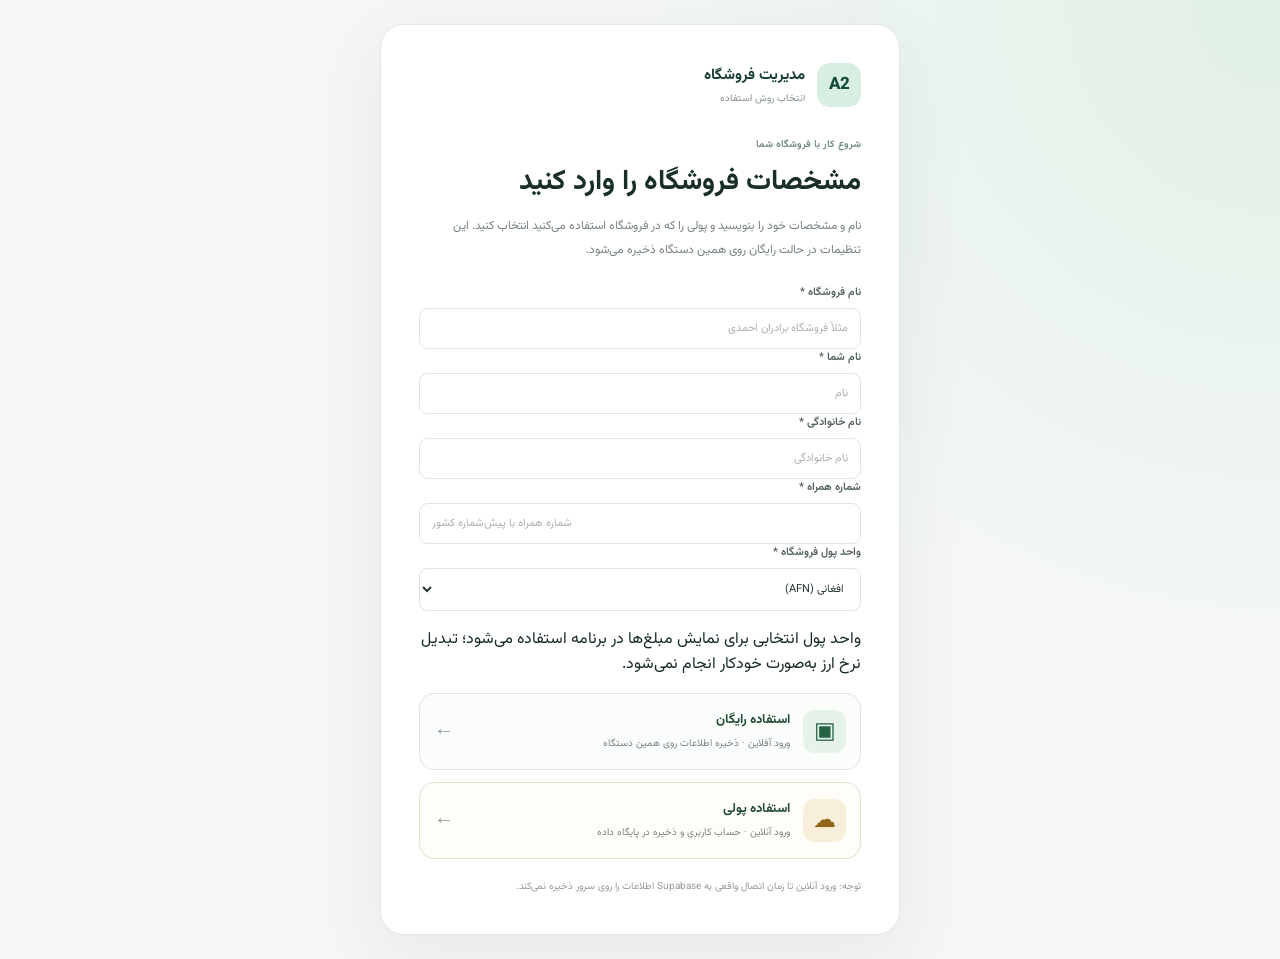
==== index.html @ 4f3b8f54 "Add store profile and currency fields to entry screen" ====
<!doctype html>
<html lang="fa" dir="rtl">
<head>
  <meta charset="UTF-8" />
  <meta name="viewport" content="width=device-width, initial-scale=1.0" />
  <meta name="theme-color" content="#132b25" />
  <meta name="description" content="سامانه حرفه‌ای مدیریت فروشگاه A2 برای مدیریت کالا، موجودی، فروش و مشتریان." />
  <title>A2 | مدیریت فروشگاه</title>
  <link rel="stylesheet" href="./styles.css" />
  <link rel="manifest" href="./manifest.webmanifest" />
</head>
<body>
  <section class="entry-screen" id="entryScreen" aria-labelledby="entryTitle">
    <div class="entry-card">
      <div class="entry-brand"><span class="brand-mark">A2</span><span><strong>مدیریت فروشگاه</strong><small>انتخاب روش استفاده</small></span></div>
      <p class="eyebrow">شروع کار با فروشگاه شما</p>
      <h1 id="entryTitle">مشخصات فروشگاه را وارد کنید</h1>
      <p class="entry-description">نام و مشخصات خود را بنویسید و پولی را که در فروشگاه استفاده می‌کنید انتخاب کنید. این تنظیمات در حالت رایگان روی همین دستگاه ذخیره می‌شود.</p>
      <form id="registrationForm" class="registration-form">
        <div class="registration-grid">
          <div class="field full"><label for="regStoreName">نام فروشگاه *</label><input id="regStoreName" name="storeName" type="text" required maxlength="100" placeholder="مثلاً فروشگاه برادران احمدی" autocomplete="organization" /></div>
          <div class="field"><label for="regFirstName">نام شما *</label><input id="regFirstName" name="firstName" type="text" required maxlength="60" placeholder="نام" autocomplete="given-name" /></div>
          <div class="field"><label for="regLastName">نام خانوادگی *</label><input id="regLastName" name="lastName" type="text" required maxlength="60" placeholder="نام خانوادگی" autocomplete="family-name" /></div>
          <div class="field full"><label for="regPhone">شماره همراه *</label><input id="regPhone" name="phone" type="tel" required maxlength="30" placeholder="شماره همراه با پیش‌شماره کشور" autocomplete="tel" /></div>
          <div class="field full"><label for="regCurrency">واحد پول فروشگاه *</label><select id="regCurrency" name="currency" required><option value="افغانی">افغانی (AFN)</option><option value="تومان">تومان</option><option value="ریال">ریال ایران (IRR)</option><option value="دلار">دلار آمریکا (USD)</option><option value="یورو">یورو (EUR)</option></select></div>
        </div>
        <p class="registration-help">واحد پول انتخابی برای نمایش مبلغ‌ها در برنامه استفاده می‌شود؛ تبدیل نرخ ارز به‌صورت خودکار انجام نمی‌شود.</p>
        <button type="submit" class="entry-option" id="offlineEntryButton">
          <span class="entry-option-icon">▣</span><span class="entry-option-copy"><strong>استفاده رایگان</strong><small>ورود آفلاین · ذخیره اطلاعات روی همین دستگاه</small></span><span class="entry-option-arrow">←</span>
        </button>
        <button type="button" class="entry-option paid" id="onlineEntryButton">
          <span class="entry-option-icon">☁</span><span class="entry-option-copy"><strong>استفاده پولی</strong><small>ورود آنلاین · حساب کاربری و ذخیره در پایگاه داده</small></span><span class="entry-option-arrow">←</span>
        </button>
      </form>
      <div class="entry-notice" id="onlineInfo" hidden role="status">اتصال Supabase هنوز تنظیم نشده است؛ ثبت‌نام آنلاین فعلاً فعال نیست. برای جلوگیری از گم‌شدن اطلاعات، تا زمان فعال‌شدن اتصال، از «استفاده رایگان» استفاده کنید و نسخهٔ پشتیبان بگیرید.</div>
      <p class="entry-footnote">توجه: ورود آنلاین تا زمان اتصال واقعی به Supabase اطلاعات را روی سرور ذخیره نمی‌کند.</p>
    </div>
  </section>
  <div class="app-shell">
    <aside class="sidebar" id="sidebar">
      <a class="brand" href="#" aria-label="صفحه اصلی">
        <span class="brand-mark">A2</span>
        <span class="brand-copy"><strong>مدیریت فروشگاه</strong><small>STORE MANAGEMENT</small></span>
      </a>
      <div class="workspace"><span class="workspace-dot"></span><span>فروشگاه اصلی</span><span class="chevron">⌄</span></div>
      <nav class="nav-menu" aria-label="منوی اصلی">
        <p class="nav-caption">فضای کاری</p>
        <button class="nav-item active" data-view="dashboard"><span class="nav-icon">▦</span>داشبورد</button>
        <p class="nav-caption">مدیریت کسب‌وکار</p>
        <button class="nav-item" data-view="products"><span class="nav-icon">▤</span>کالاها و خدمات</button>
        <button class="nav-item" data-view="inventory"><span class="nav-icon">▥</span>انبار و موجودی</button>
        <button class="nav-item" data-view="sales"><span class="nav-icon">↗</span>فروش و فاکتورها</button>
        <button class="nav-item" data-view="purchases"><span class="nav-icon">↙</span>خرید از تأمین‌کنندگان</button>
        <button class="nav-item" data-view="customers"><span class="nav-icon">♙</span>مشتریان</button>
        <button class="nav-item" data-view="suppliers"><span class="nav-icon">♧</span>تأمین‌کنندگان</button>
        <p class="nav-caption">تحلیل و تنظیمات</p>
        <button class="nav-item" data-view="reports"><span class="nav-icon">▥</span>گزارش‌ها</button>
        <button class="nav-item" data-view="settings"><span class="nav-icon">⚙</span>تنظیمات فروشگاه</button>
      </nav>
      <div class="sidebar-footer"><div class="avatar">A</div><div class="profile-copy"><strong>مدیر فروشگاه</strong><small>حساب مدیریتی</small></div><span class="more">•••</span></div>
    </aside>

    <main class="main-area">
      <header class="topbar">
        <button class="icon-button mobile-menu" id="menuToggle" aria-label="باز کردن منو">☰</button>
        <div class="breadcrumbs"><span>فضای کاری</span><span class="crumb-sep">/</span><strong id="breadcrumbTitle">داشبورد</strong></div>
        <div class="topbar-actions">
          <span class="system-status" id="systemStatus"><i></i><span id="modeStatusText">حالت محلی</span></span><button class="icon-button" id="changeEntryMode" type="button" aria-label="تغییر روش ورود" title="تغییر روش ورود">⇄</button>
          <button class="icon-button" id="helpButton" aria-label="راهنما">؟</button>
          <div class="top-avatar">A</div>
        </div>
      </header>

      <section class="page-content">
        <div class="welcome-row">
          <div><p class="eyebrow" id="todayLabel">مدیریت هوشمند کسب‌وکار</p><h1 id="pageTitle">داشبورد مدیریتی</h1><p class="page-subtitle" id="pageSubtitle">نمایی روشن از وضعیت فروشگاه و فعالیت‌های روزانه شما.</p></div>
          <div class="welcome-actions"><button class="button button-secondary" id="exportButton">⇩ دریافت گزارش</button><button class="button button-primary" id="primaryAction">＋ ثبت کالای جدید</button></div>
        </div>

        <div id="viewRoot" aria-live="polite"></div>
        <footer class="page-footer"><span> A2 · سامانه مدیریت فروشگاه</span><span>نسخه اولیه · اطلاعات این نسخه در همین مرورگر ذخیره می‌شود</span></footer>
      </section>
    </main>
  </div>

  <div class="modal-backdrop" id="modalBackdrop" hidden>
    <section class="modal" role="dialog" aria-modal="true" aria-labelledby="modalTitle">
      <div class="modal-header"><div><p class="eyebrow">اطلاعات پایه</p><h2 id="modalTitle">ثبت کالای جدید</h2></div><button class="icon-button" id="closeModal" aria-label="بستن">×</button></div>
      <form id="entityForm">
        <div id="formFields" class="form-grid"></div>
        <div class="form-error" id="formError" role="alert"></div>
        <div class="modal-actions"><button type="button" class="button button-secondary" id="cancelModal">انصراف</button><button type="submit" class="button button-primary">ذخیره اطلاعات</button></div>
      </form>
    </section>
  </div>
  <div class="toast" id="toast" role="status" aria-live="polite"></div>
  <script src="./app.js" defer></script>
  <script>if ("serviceWorker" in navigator) window.addEventListener("load", () => navigator.serviceWorker.register("./sw.js").catch(() => {}));</script>
</body>
</html>
---- styles.css ----
@import url('https://fonts.googleapis.com/css2?family=Vazirmatn:wght@400;500;600;700;800&display=swap');
:root{font-family:"Vazirmatn",Tahoma,Arial,sans-serif;color:#172b25;background:#f5f7f6;font-synthesis:none;text-rendering:optimizeLegibility;--ink:#172b25;--muted:#75817c;--line:#e5eae7;--green:#1e5947;--green-dark:#153f33;--green-soft:#e9f3ee;--surface:#fff;--amber:#b7791f;--red:#bd4a4a;--radius:16px}
*{box-sizing:border-box}body{margin:0;min-height:100vh;background:#f5f7f6}button,input,select,textarea{font:inherit}button{cursor:pointer}button:focus-visible,input:focus-visible,select:focus-visible{outline:3px solid #9bc9b4;outline-offset:2px}.app-shell{min-height:100vh}.sidebar{position:fixed;inset:0 0 0 auto;width:258px;background:#132b25;color:#dce8e2;display:flex;flex-direction:column;padding:25px 16px 15px;z-index:10}.brand{display:flex;align-items:center;gap:12px;padding:0 8px 27px;color:inherit;text-decoration:none}.brand-mark{width:44px;height:44px;border-radius:13px;background:#d7eee1;color:#174b3b;display:grid;place-items:center;font-size:17px;font-weight:800;letter-spacing:-1px}.brand-copy{display:grid;gap:3px}.brand-copy strong{font-size:14px;color:#fff}.brand-copy small{font-size:9px;letter-spacing:1.25px;color:#a6bcb2}.workspace{display:flex;align-items:center;gap:9px;padding:12px 12px;margin-bottom:22px;border:1px solid #345148;background:#1a3930;border-radius:11px;font-size:12px}.workspace-dot{width:8px;height:8px;border-radius:50%;background:#74d3a5;box-shadow:0 0 0 4px #2d5143}.chevron{margin-right:auto;color:#a9beb4}.nav-menu{overflow:auto;flex:1}.nav-caption{font-size:10px;color:#8ea69a;font-weight:600;padding:9px 12px 7px;margin:0;letter-spacing:.2px}.nav-item{display:flex;align-items:center;gap:12px;width:100%;border:0;background:transparent;color:#b9cbc2;text-align:right;padding:11px 12px;border-radius:10px;margin:2px 0;font-size:12px;transition:background .15s,color .15s}.nav-item:hover{background:#203f35;color:#fff}.nav-item.active{background:#dcefe4;color:#174b3b;font-weight:700}.nav-icon{width:20px;text-align:center;font-size:17px}.sidebar-footer{display:flex;align-items:center;gap:10px;border-top:1px solid #304940;padding:17px 5px 4px}.avatar,.top-avatar{width:35px;height:35px;display:grid;place-items:center;border-radius:50%;background:#d7eee1;color:#174b3b;font-weight:800}.profile-copy{display:grid;gap:3px}.profile-copy strong{font-size:11px;color:white}.profile-copy small{font-size:10px;color:#9eb4a9}.more{margin-right:auto;letter-spacing:2px;color:#9eb4a9}.main-area{margin-right:258px;min-height:100vh}.topbar{height:70px;background:#fff;border-bottom:1px solid var(--line);display:flex;align-items:center;justify-content:space-between;padding:0 34px;position:sticky;top:0;z-index:5}.breadcrumbs,.topbar-actions{display:flex;align-items:center;gap:12px;font-size:11px}.breadcrumbs{color:#8b9691}.breadcrumbs strong{color:#34473f;font-weight:600}.crumb-sep{color:#c4cdc8}.topbar-actions{gap:16px}.system-status{display:flex;align-items:center;gap:7px;color:#697770;font-size:10px}.system-status i{width:7px;height:7px;border-radius:50%;background:#d5a24b}.icon-button{border:1px solid var(--line);background:#fff;color:#65746c;width:34px;height:34px;border-radius:10px;display:grid;place-items:center;font-size:17px}.icon-button:hover{background:#f3f7f4}.top-avatar{width:32px;height:32px;font-size:12px}.mobile-menu{display:none}.page-content{padding:32px 34px 20px;max-width:1600px;margin:auto}.welcome-row{display:flex;align-items:flex-end;justify-content:space-between;gap:20px;margin-bottom:25px}.eyebrow{font-size:10px;color:#6c8879;margin:0 0 8px;font-weight:600}.welcome-row h1{font-size:25px;line-height:1.4;margin:0;color:#1a3028;letter-spacing:-.5px}.page-subtitle{font-size:12px;color:#7c8982;margin:8px 0 0}.welcome-actions{display:flex;gap:9px;flex-wrap:wrap}.button{border:1px solid transparent;border-radius:10px;padding:10px 15px;font-size:11px;font-weight:600;display:inline-flex;align-items:center;justify-content:center;gap:7px;white-space:nowrap}.button-primary{background:var(--green);color:white;box-shadow:0 3px 7px #1e59471c}.button-primary:hover{background:var(--green-dark)}.button-secondary{background:white;color:#526159;border-color:#dfe6e1}.button-secondary:hover{background:#f7faf8}.stats-grid{display:grid;grid-template-columns:repeat(4,minmax(0,1fr));gap:15px;margin-bottom:18px}.stat-card,.panel,.table-panel{background:white;border:1px solid var(--line);border-radius:var(--radius)}.stat-card{padding:18px 19px;min-width:0}.stat-top{display:flex;align-items:center;justify-content:space-between;color:#6e7d75;font-size:11px;gap:6px}.stat-icon{width:35px;height:35px;border-radius:11px;display:grid;place-items:center;font-size:17px;background:#edf5f0;color:#326b54}.stat-icon.gold{background:#fbf3e3;color:#a77525}.stat-icon.blue{background:#eaf1fa;color:#5278ac}.stat-icon.rose{background:#f9eded;color:#b85d5d}.stat-value{font-size:25px;font-weight:800;letter-spacing:-.5px;margin:13px 0 6px;color:#1a3028;overflow-wrap:anywhere}.stat-foot{display:flex;align-items:center;gap:6px;color:#89948e;font-size:10px}.stat-foot .positive{color:#26835a;font-weight:700}.dashboard-grid{display:grid;grid-template-columns:minmax(0,1.55fr) minmax(260px,1fr);gap:17px;margin-bottom:18px}.panel{padding:20px}.panel-heading{display:flex;align-items:flex-start;justify-content:space-between;gap:12px;margin-bottom:19px}.panel-heading h2{font-size:14px;margin:0;color:#253a31}.panel-heading p{font-size:10px;color:#8b9690;margin:6px 0 0}.text-link{background:none;border:0;color:#33765a;font-size:10px;font-weight:700;padding:3px}.chart-legend{display:flex;gap:14px;font-size:10px;color:#7f8a84}.legend-dot{display:inline-block;width:7px;height:7px;border-radius:50%;margin-left:5px;background:#2c7758}.legend-dot.light{background:#b9d9c6}.chart-wrap{height:205px;position:relative;display:flex;align-items:flex-end;padding:8px 5px 25px;border-bottom:1px solid #e8eeea;background:repeating-linear-gradient(to top,transparent 0,transparent 49px,#edf1ee 50px)}.chart-bars{height:100%;display:flex;align-items:flex-end;justify-content:space-around;gap:10px;width:100%}.chart-group{height:100%;display:flex;align-items:flex-end;gap:4px;position:relative;flex:1;max-width:48px}.chart-bar{width:50%;border-radius:5px 5px 1px 1px;background:#b9d9c6;min-height:5px}.chart-bar.primary{background:#2c7758}.chart-label{position:absolute;top:calc(100% + 9px);font-size:9px;color:#8c9791;white-space:nowrap;left:50%;transform:translateX(-50%)}.chart-note{font-size:10px;color:#89948e;margin-top:16px}.quick-list{display:grid;gap:10px}.quick-item{display:flex;align-items:center;gap:11px;padding:12px;border:1px solid #edf1ee;border-radius:12px;text-align:right;background:#fff;width:100%}.quick-item:hover{border-color:#c9dfd1;background:#fbfdfb}.quick-symbol{width:37px;height:37px;flex:0 0 37px;border-radius:11px;display:grid;place-items:center;background:#edf5f0;color:#2e7054;font-size:16px}.quick-item:nth-child(2) .quick-symbol{background:#fbf3e3;color:#a77525}.quick-item:nth-child(3) .quick-symbol{background:#eaf1fa;color:#5278ac}.quick-copy{display:grid;gap:4px}.quick-copy strong{font-size:11px;color:#34483e}.quick-copy small{font-size:9px;color:#89948e}.quick-arrow{margin-right:auto;color:#97a39b;font-size:16px}.table-panel{overflow:hidden;margin-bottom:18px}.table-header{display:flex;align-items:center;justify-content:space-between;gap:12px;padding:19px 20px;border-bottom:1px solid #edf1ee}.table-header h2{font-size:14px;margin:0}.table-header p{font-size:10px;color:#8b9690;margin:5px 0 0}.table-tools{display:flex;gap:8px;align-items:center}.search-box{border:1px solid #e1e8e3;border-radius:9px;background:#fff;display:flex;align-items:center;gap:7px;padding:0 10px;min-width:190px}.search-box span{color:#8b9790}.search-box input{border:0;outline:0;width:100%;padding:9px 0;font-size:10px;background:transparent;min-width:0}.table-scroll{overflow-x:auto}table{border-collapse:collapse;width:100%;white-space:nowrap;text-align:right}th{background:#fafcfb;color:#89958e;font-size:10px;font-weight:600;padding:12px 19px;border-bottom:1px solid #edf1ee}td{padding:14px 19px;border-bottom:1px solid #f0f3f1;font-size:11px;color:#46584e}tbody tr:last-child td{border-bottom:0}tbody tr:hover{background:#fbfdfb}.product-cell{display:flex;align-items:center;gap:10px}.product-thumb{width:34px;height:34px;border-radius:9px;background:#eff5f0;display:grid;place-items:center;font-size:17px}.product-name{display:grid;gap:4px}.product-name strong{font-size:11px;color:#2e4438}.product-name small{font-size:9px;color:#98a29c}.status{display:inline-flex;align-items:center;gap:6px;border-radius:20px;padding:5px 9px;font-size:9px;font-weight:600}.status::before{content:"";width:5px;height:5px;border-radius:50%;background:currentColor}.status.good{color:#2e8058;background:#eaf6ee}.status.low{color:#a56d19;background:#fbf2df}.status.out{color:#b64f4f;background:#faebeb}.table-footer{padding:12px 19px;border-top:1px solid #edf1ee;color:#89948e;font-size:10px;display:flex;justify-content:space-between;gap:10px}.page-footer{display:flex;justify-content:space-between;gap:12px;padding:12px 2px 0;color:#98a29c;font-size:9px}.empty-state{text-align:center;padding:40px 20px;color:#829087}.empty-state strong{display:block;color:#40564a;margin:10px 0 5px}.empty-state p{font-size:11px;margin:0}.section-grid{display:grid;grid-template-columns:repeat(3,minmax(0,1fr));gap:15px}.module-card{padding:19px;background:white;border:1px solid var(--line);border-radius:15px}.module-card .stat-icon{margin-bottom:15px}.module-card h3{font-size:13px;margin:0 0 7px}.module-card p{font-size:10px;color:#829087;line-height:1.9;margin:0 0 14px}.module-card .button{width:100%}.filter-row{display:flex;gap:9px;flex-wrap:wrap}.filter-chip{padding:7px 12px;border:1px solid #e0e8e2;background:white;border-radius:9px;font-size:10px;color:#627067}.filter-chip.active{background:#e9f3ee;color:#1e5947;border-color:#cfe2d6}.modal-backdrop{position:fixed;inset:0;background:#0c211bb3;display:grid;place-items:center;padding:18px;z-index:30}.modal-backdrop[hidden]{display:none}.modal{background:white;width:min(560px,100%);max-height:90vh;overflow:auto;border-radius:18px;padding:24px;box-shadow:0 24px 80px #07140f40}.modal-header{display:flex;justify-content:space-between;align-items:flex-start;margin-bottom:22px}.modal-header h2{margin:0;font-size:19px}.form-grid{display:grid;grid-template-columns:repeat(2,minmax(0,1fr));gap:15px}.field{display:grid;gap:7px}.field.full{grid-column:1/-1}.field label{font-size:11px;color:#526159;font-weight:600}.field input,.field select,.field textarea{width:100%;min-width:0;border:1px solid #dfe7e1;border-radius:9px;padding:11px 12px;background:white;color:#24382e;font-size:11px}.field textarea{min-height:80px;resize:vertical}.field input::placeholder{color:#a8b1ab}.form-error{font-size:11px;color:#bd4a4a;min-height:18px;margin-top:8px}.modal-actions{display:flex;justify-content:flex-start;gap:9px;margin-top:15px;padding-top:17px;border-top:1px solid #edf1ee}.toast{position:fixed;bottom:24px;left:24px;background:#173e31;color:white;padding:12px 18px;border-radius:11px;font-size:11px;box-shadow:0 10px 35px #0b221a30;opacity:0;transform:translateY(8px);pointer-events:none;transition:.2s;z-index:50}.toast.show{opacity:1;transform:translateY(0)}.report-summary{display:grid;grid-template-columns:repeat(3,minmax(0,1fr));gap:12px;margin-bottom:17px}.report-box{border:1px solid var(--line);border-radius:13px;padding:17px;background:white}.report-box small{color:#829087;font-size:10px}.report-box strong{display:block;margin-top:10px;font-size:19px}.settings-form{max-width:700px}.settings-form .field{margin-bottom:15px}.settings-form .button{margin-top:8px}
@media(min-width:1500px){.page-content{padding-top:40px}.stats-grid{gap:18px}.stat-card{padding:22px}.dashboard-grid{gap:20px}}
@media(max-width:1150px){.sidebar{width:230px}.main-area{margin-right:230px}.page-content{padding:26px 22px}.topbar{padding:0 22px}.stats-grid{grid-template-columns:repeat(2,minmax(0,1fr))}.dashboard-grid{grid-template-columns:minmax(0,1fr)}.section-grid{grid-template-columns:repeat(2,minmax(0,1fr))}}
@media(max-width:760px){.sidebar{transform:translateX(100%);transition:transform .2s;width:270px;box-shadow:none}.sidebar.open{transform:translateX(0);box-shadow:0 0 0 100vw #10231d55}.main-area{margin-right:0}.topbar{height:60px;padding:0 15px;gap:10px}.mobile-menu{display:grid;flex:0 0 34px}.breadcrumbs{margin-left:auto;font-size:10px}.topbar-actions{gap:8px}.system-status{display:none}.page-content{padding:23px 14px 16px}.welcome-row{align-items:flex-start;flex-direction:column;margin-bottom:20px}.welcome-row h1{font-size:22px}.welcome-actions{width:100%}.welcome-actions .button{flex:1}.stats-grid{gap:10px}.stat-card{padding:14px}.stat-top{font-size:10px}.stat-icon{width:31px;height:31px}.stat-value{font-size:21px;margin:10px 0 5px}.stat-foot{font-size:9px}.panel{padding:15px}.dashboard-grid{gap:12px}.table-header{align-items:flex-start;flex-direction:column;padding:15px}.table-tools,.search-box{width:100%}.table-tools .button{flex:0 0 auto}.section-grid{grid-template-columns:1fr}.report-summary{grid-template-columns:1fr}.page-footer{flex-direction:column;gap:6px}.chart-wrap{height:175px}.form-grid{grid-template-columns:1fr}.field.full{grid-column:auto}.modal{padding:19px}.top-avatar{width:29px;height:29px}}
@media(prefers-reduced-motion:reduce){*,*::before,*::after{transition:none!important;scroll-behavior:auto!important}}
/* A2 access-mode chooser */
.entry-screen{min-height:100vh;display:grid;place-items:center;padding:24px;background:radial-gradient(circle at top right,#e0f0e6 0,transparent 42%),#f5f7f6}
.entry-screen[hidden]{display:none}
body:not(.app-ready) .app-shell{display:none}
.entry-card{width:min(520px,100%);background:#fff;border:1px solid #e2eae5;border-radius:24px;padding:clamp(22px,5vw,38px);box-shadow:0 22px 70px #173e3112}
.entry-brand{display:flex;align-items:center;gap:12px;margin-bottom:30px;color:#173e31}
.entry-brand>span:last-child{display:grid;gap:4px}
.entry-brand strong{font-size:15px}
.entry-brand small{font-size:10px;color:#849188}
.entry-card h1{font-size:clamp(22px,4vw,28px);margin:0 0 10px;color:#172f25}
.entry-description{font-size:12px;line-height:2;color:#77847b;margin:0 0 22px}
.entry-option{display:flex;align-items:center;gap:13px;width:100%;text-align:right;padding:16px 14px;border:1px solid #dce8df;border-radius:15px;background:#fbfdfb;color:#214a37;margin-top:12px}
.entry-option:hover{border-color:#80b596;background:#f3faf5}
.entry-option.paid{border-color:#e6dfcc;background:#fffdf8}
.entry-option.paid:hover{border-color:#c9ad6d;background:#fffaf0}
.entry-option-icon{width:43px;height:43px;flex:0 0 43px;border-radius:12px;display:grid;place-items:center;background:#e5f3e9;color:#246344;font-size:23px}
.entry-option.paid .entry-option-icon{background:#f8efda;color:#91651a}
.entry-option-copy{display:grid;gap:5px;min-width:0}
.entry-option-copy strong{font-size:13px}
.entry-option-copy small{font-size:10px;line-height:1.8;color:#79857d}
.entry-option-arrow{margin-right:auto;color:#8c9a90;font-size:20px}
.entry-notice{margin-top:15px;border:1px solid #ecd9ad;background:#fff8e8;color:#72551b;border-radius:12px;padding:13px;font-size:11px;line-height:2}
.entry-footnote{font-size:10px;line-height:1.9;color:#929c95;margin:18px 0 0}
@media(max-width:480px){.entry-screen{padding:14px}.entry-card{border-radius:18px}.entry-option{padding:13px 10px}.entry-option-icon{width:38px;height:38px;flex-basis:38px}}
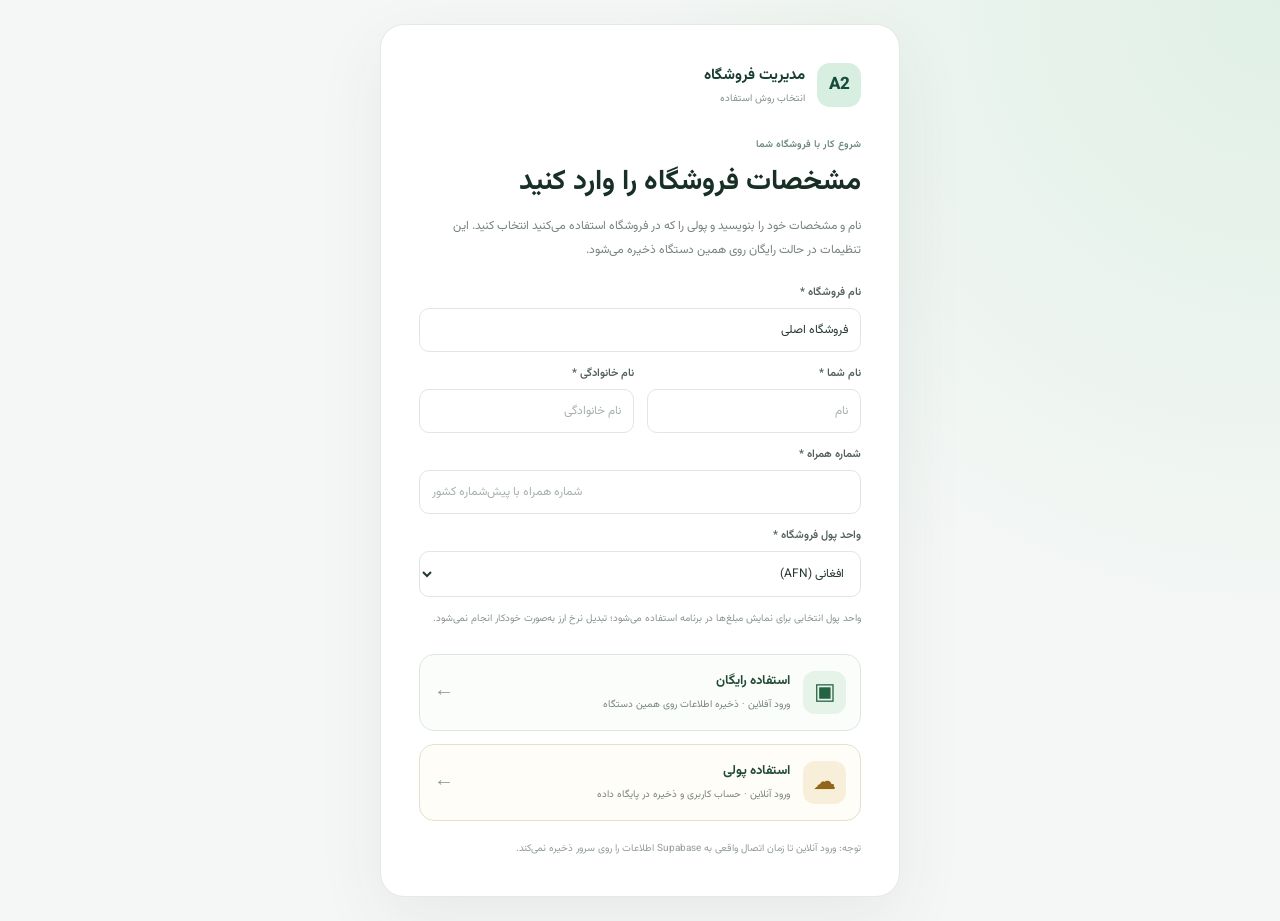
==== commit af58aaa4: "Add dedicated register sale item to main menu" ====
--- a/index.html
+++ b/index.html
@@ -49,6 +49,7 @@
         <p class="nav-caption">مدیریت کسب‌وکار</p>
         <button class="nav-item" data-view="products"><span class="nav-icon">▤</span>کالاها و خدمات</button>
         <button class="nav-item" data-view="inventory"><span class="nav-icon">▥</span>انبار و موجودی</button>
+        <button class="nav-item" data-view="sales" data-action="new-sale"><span class="nav-icon">＋</span>ثبت فروش کالا</button>
         <button class="nav-item" data-view="sales"><span class="nav-icon">↗</span>فروش و فاکتورها</button>
         <button class="nav-item" data-view="purchases"><span class="nav-icon">↙</span>خرید از تأمین‌کنندگان</button>
         <button class="nav-item" data-view="customers"><span class="nav-icon">♙</span>مشتریان</button>
--- a/styles.css
+++ b/styles.css
@@ -29,3 +29,14 @@
 .entry-notice{margin-top:15px;border:1px solid #ecd9ad;background:#fff8e8;color:#72551b;border-radius:12px;padding:13px;font-size:11px;line-height:2}
 .entry-footnote{font-size:10px;line-height:1.9;color:#929c95;margin:18px 0 0}
 @media(max-width:480px){.entry-screen{padding:14px}.entry-card{border-radius:18px}.entry-option{padding:13px 10px}.entry-option-icon{width:38px;height:38px;flex-basis:38px}}
+
+/* A2 store registration fields on the first screen */
+.registration-form{display:grid;gap:4px}
+.registration-grid{display:grid;grid-template-columns:repeat(2,minmax(0,1fr));gap:13px}
+.registration-grid .field{min-width:0}
+.registration-grid .field label{font-size:11px;color:#526159;font-weight:600}
+.registration-grid .field input,.registration-grid .field select{width:100%;min-width:0;border:1px solid #dfe7e1;border-radius:10px;padding:12px;background:#fff;color:#24382e;font-size:12px}
+.registration-grid .field input::placeholder{color:#a8b1ab}
+.registration-help{font-size:10px;line-height:1.9;color:#89948e;margin:8px 0 13px}
+.registration-form .entry-option{margin-top:9px}
+@media(max-width:480px){.registration-grid{grid-template-columns:1fr}.registration-grid .field.full{grid-column:auto}}
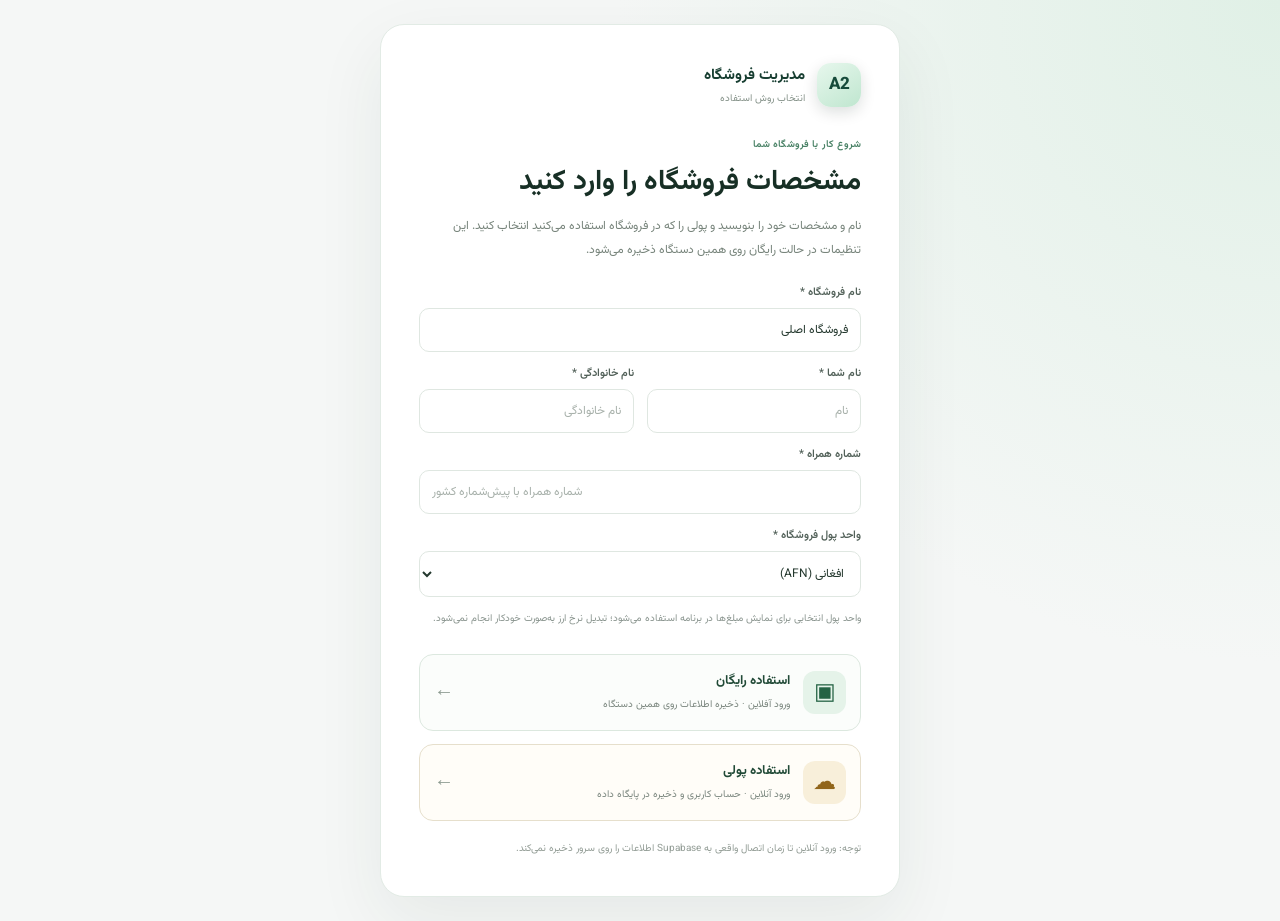
==== commit 2f05a88f: "Add expenses section to A2 navigation" ====
--- a/index.html
+++ b/index.html
@@ -45,18 +45,19 @@
       <div class="workspace"><span class="workspace-dot"></span><span>فروشگاه اصلی</span><span class="chevron">⌄</span></div>
       <nav class="nav-menu" aria-label="منوی اصلی">
         <p class="nav-caption">فضای کاری</p>
-        <button class="nav-item active" data-view="dashboard"><span class="nav-icon">▦</span>داشبورد</button>
+        <button class="nav-item active" data-view="dashboard"><span class="nav-icon"><svg viewBox="0 0 24 24" aria-hidden="true"><rect x="3" y="3" width="7" height="7" rx="1.5"/><rect x="14" y="3" width="7" height="5" rx="1.5"/><rect x="14" y="12" width="7" height="9" rx="1.5"/><rect x="3" y="14" width="7" height="7" rx="1.5"/></svg></span>داشبورد</button>
         <p class="nav-caption">مدیریت کسب‌وکار</p>
-        <button class="nav-item" data-view="products"><span class="nav-icon">▤</span>کالاها و خدمات</button>
-        <button class="nav-item" data-view="inventory"><span class="nav-icon">▥</span>انبار و موجودی</button>
-        <button class="nav-item" data-view="sales" data-action="new-sale"><span class="nav-icon">＋</span>ثبت فروش کالا</button>
-        <button class="nav-item" data-view="sales"><span class="nav-icon">↗</span>فروش و فاکتورها</button>
-        <button class="nav-item" data-view="purchases"><span class="nav-icon">↙</span>خرید از تأمین‌کنندگان</button>
-        <button class="nav-item" data-view="customers"><span class="nav-icon">♙</span>مشتریان</button>
-        <button class="nav-item" data-view="suppliers"><span class="nav-icon">♧</span>تأمین‌کنندگان</button>
+        <button class="nav-item" data-view="products"><span class="nav-icon"><svg viewBox="0 0 24 24" aria-hidden="true"><path d="M4 7.5 12 3l8 4.5v9L12 21l-8-4.5z"/><path d="m4.5 7.8 7.5 4.3 7.5-4.3M12 12v9"/></svg></span>کالاها و خدمات</button>
+        <button class="nav-item" data-view="inventory"><span class="nav-icon"><svg viewBox="0 0 24 24" aria-hidden="true"><path d="M3 8h18v12H3zM3 8l3-5h12l3 5M8 12h8"/></svg></span>انبار و موجودی</button>
+        <button class="nav-item" data-view="sales" data-action="new-sale"><span class="nav-icon"><svg viewBox="0 0 24 24" aria-hidden="true"><path d="M12 5v14M5 12h14"/></svg></span>ثبت فروش کالا</button>
+        <button class="nav-item" data-view="sales"><span class="nav-icon"><svg viewBox="0 0 24 24" aria-hidden="true"><path d="M4 17 10 11l4 4 6-8"/><path d="M14 7h6v6"/></svg></span>فروش و فاکتورها</button>
+        <button class="nav-item" data-view="purchases"><span class="nav-icon"><svg viewBox="0 0 24 24" aria-hidden="true"><path d="M4 7h16v13H4zM8 7V4h8v3M8 12h8M8 16h5"/></svg></span>خرید از تأمین‌کنندگان</button>
+        <button class="nav-item" data-view="customers"><span class="nav-icon"><svg viewBox="0 0 24 24" aria-hidden="true"><circle cx="9" cy="8" r="3.5"/><path d="M2.5 20v-1.5A5.5 5.5 0 0 1 8 13h2a5.5 5.5 0 0 1 5.5 5.5V20M16 4.8a3.5 3.5 0 0 1 0 6.4M18 14a4.5 4.5 0 0 1 3.5 4.4V20"/></svg></span>مشتریان</button>
+        <button class="nav-item" data-view="suppliers"><span class="nav-icon"><svg viewBox="0 0 24 24" aria-hidden="true"><path d="M12 21V9M12 14c-5 0-7-3-7-7 4.5 0 7 2 7 7ZM12 11c0-4 2-7 7-7 0 4.5-2.5 7-7 7Z"/></svg></span>تأمین‌کنندگان</button>
+        <button class="nav-item" data-view="expenses"><span class="nav-icon">−</span>هزینه‌های فروشگاه</button>
         <p class="nav-caption">تحلیل و تنظیمات</p>
-        <button class="nav-item" data-view="reports"><span class="nav-icon">▥</span>گزارش‌ها</button>
-        <button class="nav-item" data-view="settings"><span class="nav-icon">⚙</span>تنظیمات فروشگاه</button>
+        <button class="nav-item" data-view="reports"><span class="nav-icon"><svg viewBox="0 0 24 24" aria-hidden="true"><path d="M4 20V10M10 20V4M16 20v-7M22 20H2"/></svg></span>گزارش‌ها</button>
+        <button class="nav-item" data-view="settings"><span class="nav-icon"><svg viewBox="0 0 24 24" aria-hidden="true"><circle cx="12" cy="12" r="3"/><path d="m19.4 15 .1.1 1.2 1-1.5 2.6-1.5-.6a7.5 7.5 0 0 1-1.7 1l-.2 1.6h-3l-.3-1.6a7.5 7.5 0 0 1-1.7-1l-1.5.6-1.5-2.6 1.3-1a7 7 0 0 1 0-2l-1.3-1 1.5-2.6 1.5.6a7.5 7.5 0 0 1 1.7-1l.3-1.6h3l.2 1.6a7.5 7.5 0 0 1 1.7 1l1.5-.6 1.5 2.6-1.2 1a7 7 0 0 1 0 2Z"/></svg></span>تنظیمات فروشگاه</button>
       </nav>
       <div class="sidebar-footer"><div class="avatar">A</div><div class="profile-copy"><strong>مدیر فروشگاه</strong><small>حساب مدیریتی</small></div><span class="more">•••</span></div>
     </aside>
@@ -75,7 +76,7 @@
       <section class="page-content">
         <div class="welcome-row">
           <div><p class="eyebrow" id="todayLabel">مدیریت هوشمند کسب‌وکار</p><h1 id="pageTitle">داشبورد مدیریتی</h1><p class="page-subtitle" id="pageSubtitle">نمایی روشن از وضعیت فروشگاه و فعالیت‌های روزانه شما.</p></div>
-          <div class="welcome-actions"><button class="button button-secondary" id="exportButton">⇩ دریافت گزارش</button><button class="button button-primary" id="primaryAction">＋ ثبت کالای جدید</button></div>
+          <div class="welcome-actions"><button class="button button-secondary" id="dashboardShortcut" type="button"><svg class="button-icon" viewBox="0 0 24 24" aria-hidden="true"><path d="m3 11 9-8 9 8M5 10v10h14V10M9 20v-6h6v6"/></svg> داشبورد</button><button class="button button-primary" id="saleShortcut" type="button"><svg class="button-icon" viewBox="0 0 24 24" aria-hidden="true"><path d="M12 5v14M5 12h14"/></svg> ثبت فروش کالا</button><button class="button button-secondary" id="exportButton"><svg class="button-icon" viewBox="0 0 24 24" aria-hidden="true"><path d="M12 3v12m-5-5 5 5 5-5M4 17v4h16v-4"/></svg> دریافت گزارش</button><button class="button button-primary" id="primaryAction"><svg class="button-icon" viewBox="0 0 24 24" aria-hidden="true"><path d="M12 5v14M5 12h14"/></svg> ثبت کالای جدید</button></div>
         </div>
 
         <div id="viewRoot" aria-live="polite"></div>
--- a/styles.css
+++ b/styles.css
@@ -40,3 +40,35 @@
 .registration-help{font-size:10px;line-height:1.9;color:#89948e;margin:8px 0 13px}
 .registration-form .entry-option{margin-top:9px}
 @media(max-width:480px){.registration-grid{grid-template-columns:1fr}.registration-grid .field.full{grid-column:auto}}
+
+/* Professional A2 interface */
+:root{--ink:#152a22;--muted:#74847b;--line:#e1e9e4;--green:#176b50;--green-dark:#10533d;--green-soft:#e7f4ed;--radius:17px}
+body{background:#f3f6f4;color:var(--ink)}
+.sidebar{background:linear-gradient(180deg,#102b23,#16372d);padding:22px 14px 14px;box-shadow:-8px 0 30px #0b24180a}
+.brand{padding:0 9px 22px}.brand-mark{border-radius:14px;background:linear-gradient(145deg,#e7f7ed,#bfe6cf);box-shadow:0 5px 15px #061d1424}
+.workspace{border-radius:13px;margin-bottom:17px}.nav-caption{font-size:10px;letter-spacing:.35px;padding-top:13px}
+.nav-item{min-height:43px;padding:10px 12px;gap:11px;border-radius:11px;font-size:12px;font-weight:500}
+.nav-item.active{box-shadow:inset -3px 0 0 #2e916b;background:linear-gradient(90deg,#dff2e7,#eef8f1);color:#15513c;font-weight:700}
+.nav-icon{width:30px;height:30px;flex:0 0 30px;display:grid;place-items:center;border:1px solid #ffffff12;border-radius:9px;background:#ffffff08;color:#c6d9cf}
+.nav-icon svg{width:17px;height:17px;fill:none;stroke:currentColor;stroke-width:1.8;stroke-linecap:round;stroke-linejoin:round}
+.nav-item.active .nav-icon{background:#d0eadb;border-color:#c0e0ce;color:#176b50}.nav-item:hover .nav-icon{background:#2a4a3d}
+.main-area{background:#f4f7f5}.topbar{height:72px;box-shadow:0 3px 14px #102c1c05;border-bottom-color:#e7ede9}
+.page-content{padding-top:29px}.welcome-row{align-items:center;padding:21px 22px;background:linear-gradient(115deg,#fff,#f8fbf9);border:1px solid #e3ebe6;border-radius:18px;box-shadow:0 5px 18px #173c2b05;margin-bottom:21px}
+.welcome-row h1{font-size:24px;font-weight:800;letter-spacing:-.35px}.eyebrow{letter-spacing:.15px;color:#478064}.page-subtitle{line-height:1.9}
+.welcome-actions{justify-content:flex-end;gap:8px}.button{min-height:41px;padding:10px 13px;border-radius:11px;font-size:11px;transition:transform .15s,box-shadow .15s,border-color .15s}
+.button:active{transform:translateY(1px)}.button-primary{background:linear-gradient(135deg,#1b7858,#155a42);box-shadow:0 5px 12px #176b501a}.button-primary:hover{box-shadow:0 7px 16px #176b5028}
+.button-secondary{border-color:#dbe6df;box-shadow:0 2px 5px #173c2b04}.button-icon{width:16px;height:16px;fill:none;stroke:currentColor;stroke-width:1.9;stroke-linecap:round;stroke-linejoin:round;vertical-align:middle}
+.stat-card,.panel,.table-panel,.module-card{border-color:#e3ebe6;box-shadow:0 4px 18px #173c2b04;transition:box-shadow .18s,border-color .18s}
+.stat-card:hover,.module-card:hover{border-color:#cbded2;box-shadow:0 8px 24px #173c2b0a}.stat-card{padding:19px 20px;border-radius:16px}
+.stat-icon{width:40px;height:40px;border-radius:12px;display:grid;place-items:center;background:#e9f5ed;color:#1a7754}.stat-icon svg{width:20px;height:20px;fill:none;stroke:currentColor;stroke-width:1.8;stroke-linecap:round;stroke-linejoin:round}
+.stat-icon.gold{background:#fff3dd;color:#a66d17}.stat-icon.blue{background:#eaf1fc;color:#426ca8}.stat-icon.rose{background:#fcecec;color:#b94e55}.stat-value{font-size:26px;font-weight:800}
+.panel{border-radius:17px}.panel-heading{margin-bottom:21px}.panel-heading h2{font-size:14px;font-weight:800}
+.quick-item{min-height:65px;border-color:#e7eee9;border-radius:13px;padding:12px 13px;transition:background .15s,border-color .15s,transform .15s}
+.quick-item:hover{transform:translateY(-1px);border-color:#bcd9c8;background:#f8fcf9}.quick-symbol{border-radius:12px;background:#e8f4ed;color:#176b50}
+.quick-copy strong{font-size:11px;font-weight:700}.table-panel{border-radius:16px}.table-header{padding:20px 21px}th{font-size:10px;letter-spacing:.1px}td{padding-top:13px;padding-bottom:13px}
+.product-thumb{width:38px;height:38px;border:1px solid #e3eee7;border-radius:11px;background:#edf6f0;color:#287b58}.product-thumb svg{width:20px;height:20px;fill:none;stroke:currentColor;stroke-width:1.7;stroke-linecap:round;stroke-linejoin:round}
+.icon-button{width:38px;height:38px;border-radius:12px;transition:background .15s,border-color .15s}.entry-card{border:1px solid #e2ebe5;box-shadow:0 25px 70px #173c2b12}
+.entry-option{border-radius:14px;transition:border-color .15s,background .15s,transform .15s}.entry-option:hover{transform:translateY(-1px);border-color:#b7d8c5}
+.modal{border:1px solid #e3ebe6;box-shadow:0 28px 90px #07140f35}.field input,.field select,.field textarea{min-height:43px;border-radius:11px}.status{font-weight:700}
+@media(max-width:1150px){.welcome-row{align-items:flex-start;flex-direction:column}.welcome-actions{justify-content:flex-start}}
+@media(max-width:760px){.page-content{padding:17px 12px}.welcome-row{padding:17px 15px;border-radius:15px}.welcome-row h1{font-size:21px}.welcome-actions{display:grid;grid-template-columns:repeat(2,minmax(0,1fr));width:100%}.welcome-actions .button{width:100%;white-space:normal;min-height:44px}.nav-item{min-height:45px}.stats-grid{gap:10px}.stat-card{padding:14px;border-radius:14px}.stat-value{font-size:21px}}
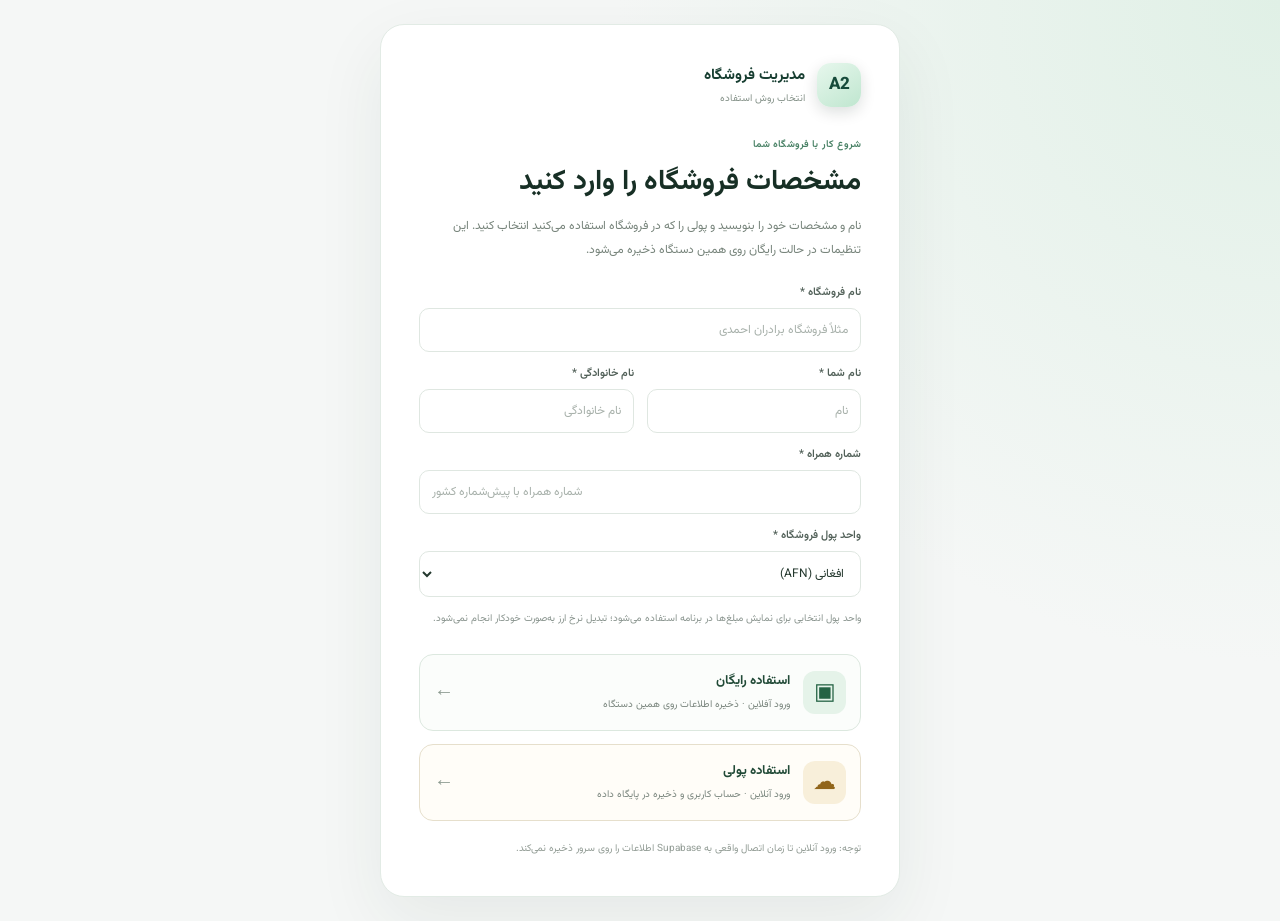
==== commit 5cde0a8a: "Add accounts and debtors navigation" ====
--- a/index.html
+++ b/index.html
@@ -55,6 +55,7 @@
         <button class="nav-item" data-view="customers"><span class="nav-icon"><svg viewBox="0 0 24 24" aria-hidden="true"><circle cx="9" cy="8" r="3.5"/><path d="M2.5 20v-1.5A5.5 5.5 0 0 1 8 13h2a5.5 5.5 0 0 1 5.5 5.5V20M16 4.8a3.5 3.5 0 0 1 0 6.4M18 14a4.5 4.5 0 0 1 3.5 4.4V20"/></svg></span>مشتریان</button>
         <button class="nav-item" data-view="suppliers"><span class="nav-icon"><svg viewBox="0 0 24 24" aria-hidden="true"><path d="M12 21V9M12 14c-5 0-7-3-7-7 4.5 0 7 2 7 7ZM12 11c0-4 2-7 7-7 0 4.5-2.5 7-7 7Z"/></svg></span>تأمین‌کنندگان</button>
         <button class="nav-item" data-view="expenses"><span class="nav-icon">−</span>هزینه‌های فروشگاه</button>
+        <button class="nav-item" data-view="accounts"><span class="nav-icon">؋</span>حساب‌ها و بدهکاران</button>
         <p class="nav-caption">تحلیل و تنظیمات</p>
         <button class="nav-item" data-view="reports"><span class="nav-icon"><svg viewBox="0 0 24 24" aria-hidden="true"><path d="M4 20V10M10 20V4M16 20v-7M22 20H2"/></svg></span>گزارش‌ها</button>
         <button class="nav-item" data-view="settings"><span class="nav-icon"><svg viewBox="0 0 24 24" aria-hidden="true"><circle cx="12" cy="12" r="3"/><path d="m19.4 15 .1.1 1.2 1-1.5 2.6-1.5-.6a7.5 7.5 0 0 1-1.7 1l-.2 1.6h-3l-.3-1.6a7.5 7.5 0 0 1-1.7-1l-1.5.6-1.5-2.6 1.3-1a7 7 0 0 1 0-2l-1.3-1 1.5-2.6 1.5.6a7.5 7.5 0 0 1 1.7-1l.3-1.6h3l.2 1.6a7.5 7.5 0 0 1 1.7 1l1.5-.6 1.5 2.6-1.2 1a7 7 0 0 1 0 2Z"/></svg></span>تنظیمات فروشگاه</button>
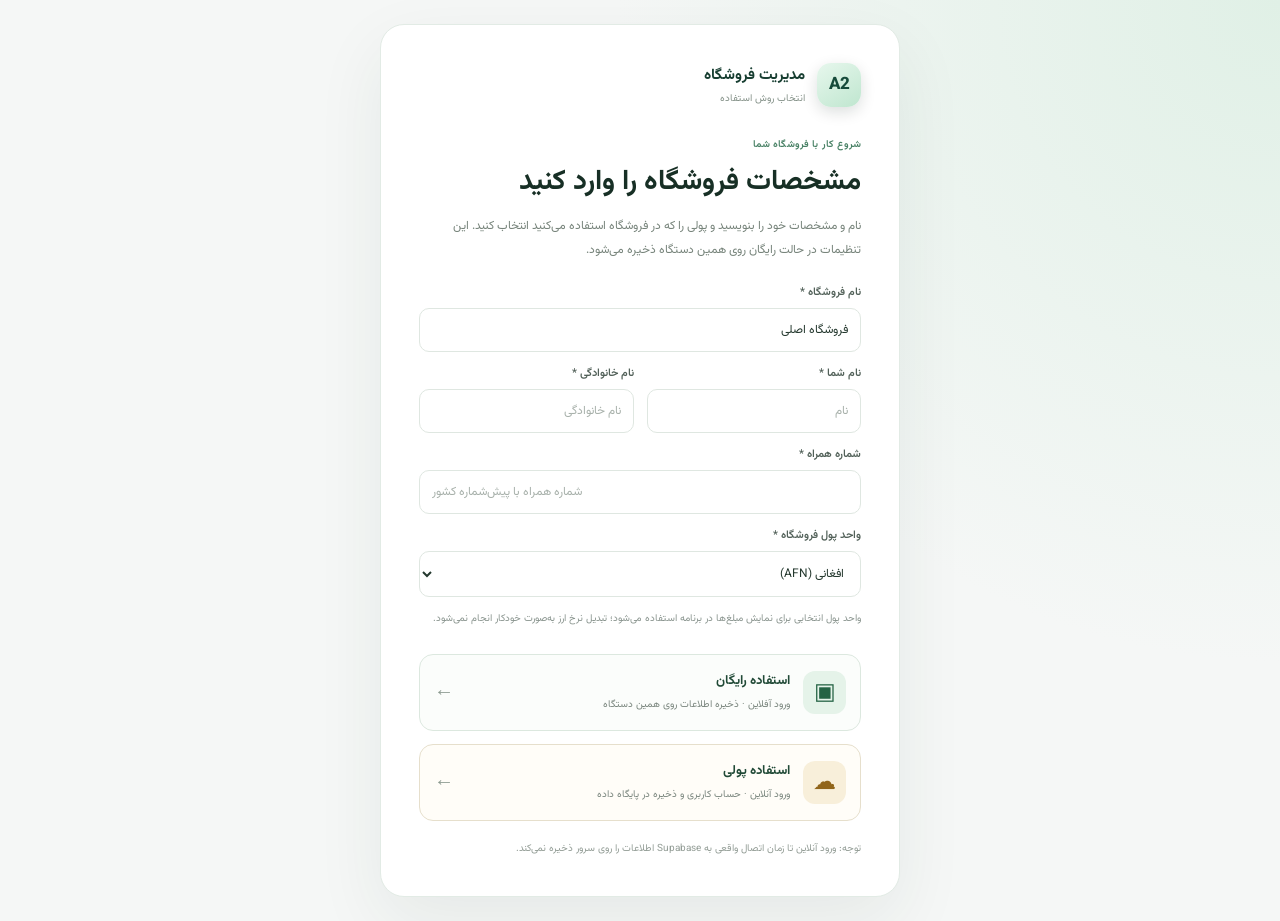
==== commit 9847f3e3: "feat(a2): add advanced module navigation skeleton" ====
--- a/index.html
+++ b/index.html
@@ -56,6 +56,16 @@
         <button class="nav-item" data-view="suppliers"><span class="nav-icon"><svg viewBox="0 0 24 24" aria-hidden="true"><path d="M12 21V9M12 14c-5 0-7-3-7-7 4.5 0 7 2 7 7ZM12 11c0-4 2-7 7-7 0 4.5-2.5 7-7 7Z"/></svg></span>تأمین‌کنندگان</button>
         <button class="nav-item" data-view="expenses"><span class="nav-icon">−</span>هزینه‌های فروشگاه</button>
         <button class="nav-item" data-view="accounts"><span class="nav-icon">؋</span>حساب‌ها و بدهکاران</button>
+        <p class="nav-caption">عملیات پیشرفته</p>
+        <button class="nav-item" data-view="pos"><span class="nav-icon">▣</span>صندوق فروش (POS)</button>
+        <button class="nav-item" data-view="returns"><span class="nav-icon">↩</span>مرجوعی و بازپرداخت</button>
+        <button class="nav-item" data-view="cash"><span class="nav-icon">▤</span>صندوق نقد و بانک</button>
+        <button class="nav-item" data-view="accounting"><span class="nav-icon">∑</span>حسابداری حرفه‌ای</button>
+        <button class="nav-item" data-view="employees"><span class="nav-icon">♙</span>کارمندان و دسترسی‌ها</button>
+        <button class="nav-item" data-view="branches"><span class="nav-icon">⌂</span>شعب و انبارها</button>
+        <button class="nav-item" data-view="barcodes"><span class="nav-icon">▥</span>بارکد و برچسب کالا</button>
+        <button class="nav-item" data-view="notifications"><span class="nav-icon">♧</span>اعلان‌ها و وظایف</button>
+        <button class="nav-item" data-view="integrations"><span class="nav-icon">⌘</span>اتصال به سرویس‌ها</button>
         <p class="nav-caption">تحلیل و تنظیمات</p>
         <button class="nav-item" data-view="reports"><span class="nav-icon"><svg viewBox="0 0 24 24" aria-hidden="true"><path d="M4 20V10M10 20V4M16 20v-7M22 20H2"/></svg></span>گزارش‌ها</button>
         <button class="nav-item" data-view="settings"><span class="nav-icon"><svg viewBox="0 0 24 24" aria-hidden="true"><circle cx="12" cy="12" r="3"/><path d="m19.4 15 .1.1 1.2 1-1.5 2.6-1.5-.6a7.5 7.5 0 0 1-1.7 1l-.2 1.6h-3l-.3-1.6a7.5 7.5 0 0 1-1.7-1l-1.5.6-1.5-2.6 1.3-1a7 7 0 0 1 0-2l-1.3-1 1.5-2.6 1.5.6a7.5 7.5 0 0 1 1.7-1l.3-1.6h3l.2 1.6a7.5 7.5 0 0 1 1.7 1l1.5-.6 1.5 2.6-1.2 1a7 7 0 0 1 0 2Z"/></svg></span>تنظیمات فروشگاه</button>
--- a/styles.css
+++ b/styles.css
@@ -72,3 +72,20 @@
 .modal{border:1px solid #e3ebe6;box-shadow:0 28px 90px #07140f35}.field input,.field select,.field textarea{min-height:43px;border-radius:11px}.status{font-weight:700}
 @media(max-width:1150px){.welcome-row{align-items:flex-start;flex-direction:column}.welcome-actions{justify-content:flex-start}}
 @media(max-width:760px){.page-content{padding:17px 12px}.welcome-row{padding:17px 15px;border-radius:15px}.welcome-row h1{font-size:21px}.welcome-actions{display:grid;grid-template-columns:repeat(2,minmax(0,1fr));width:100%}.welcome-actions .button{width:100%;white-space:normal;min-height:44px}.nav-item{min-height:45px}.stats-grid{gap:10px}.stat-card{padding:14px;border-radius:14px}.stat-value{font-size:21px}}
+
+
+/* A2 professional accounting workspace */
+.report-summary{grid-template-columns:repeat(3,minmax(0,1fr));gap:14px;margin-bottom:18px}
+.report-box{min-height:112px;display:flex;flex-direction:column;justify-content:space-between;padding:19px 20px;border:1px solid #e0e8e3;border-radius:14px;background:linear-gradient(155deg,#fff 0%,#f8fbf9 100%)}
+.report-box small{font-size:11px;line-height:1.8;color:#6b7b72}
+.report-box strong{font-size:clamp(17px,2vw,24px);line-height:1.5;overflow-wrap:anywhere;font-variant-numeric:tabular-nums;color:#163e30}
+.table-panel{overflow:hidden;box-shadow:0 4px 18px #173b2a06}
+.table-header{gap:16px}
+.table-header h2,.panel-heading h2{letter-spacing:-.15px}
+.table-scroll tbody tr:hover{background:#f5faf7}
+.table-scroll td strong{font-weight:700}
+.status{white-space:nowrap}
+#formFields .field input,#formFields .field select,#formFields .field textarea{min-height:44px}
+#formFields .field textarea{min-height:86px}
+@media(max-width:900px){.report-summary{grid-template-columns:repeat(2,minmax(0,1fr))}}
+@media(max-width:520px){.report-summary{grid-template-columns:1fr}.report-box{min-height:88px;padding:15px 16px}.table-header{align-items:flex-start;flex-direction:column}.table-tools{width:100%;flex-wrap:wrap}}
